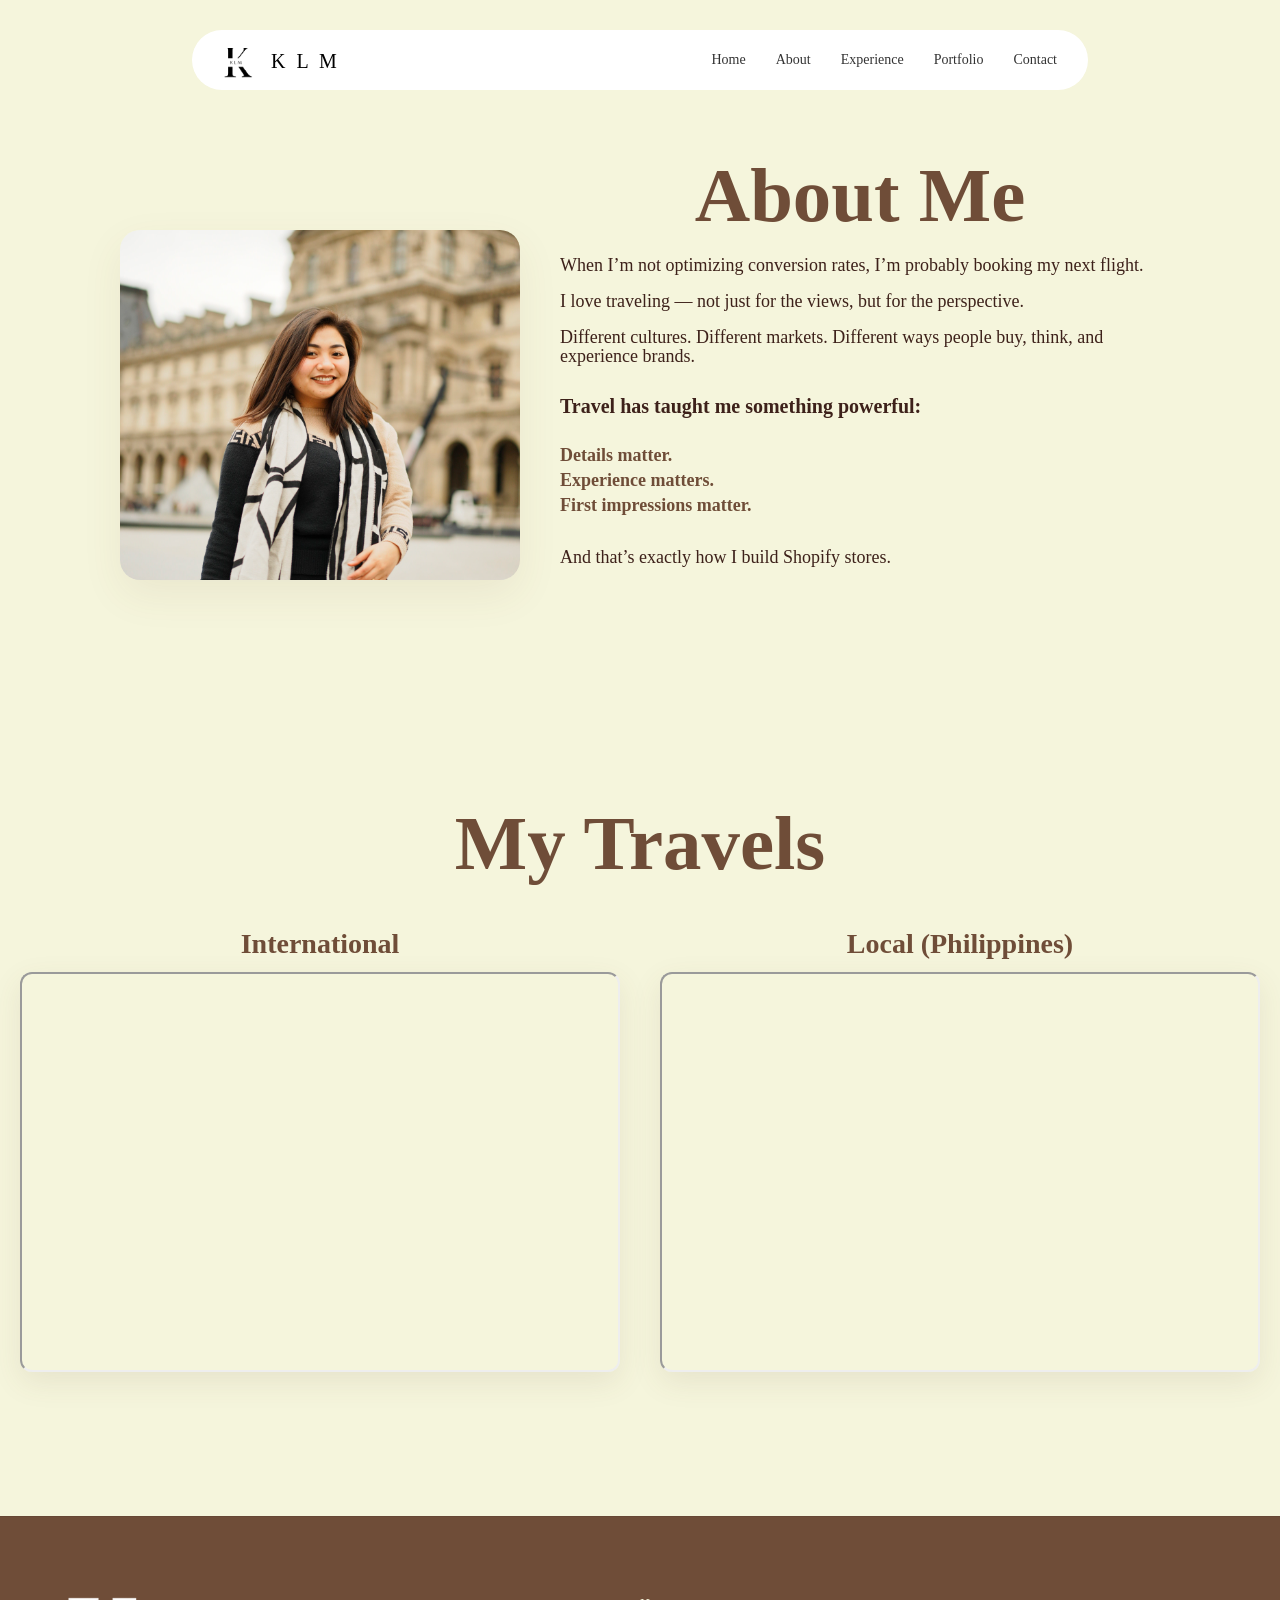
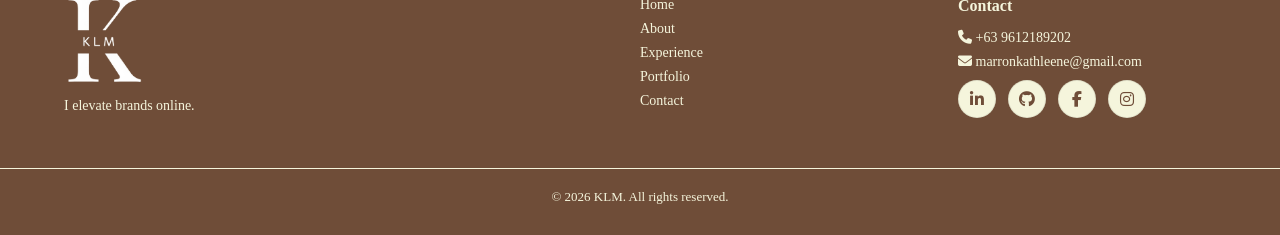
==== about.html @ 07a04662 "Update about.html" ====
<!DOCTYPE html>
<html lang="en">

<head>
  <meta charset="UTF-8" />
  <meta name="viewport" content="width=device-width, initial-scale=1.0" />
  <title>KLM</title>
  <link rel="icon" type="image/png" href="images/favicon-16x16.png" sizes="96x96" />

  <link rel="stylesheet" href="../css/about.css" />
  <link rel="preconnect" href="https://fonts.googleapis.com">
  <link rel="preconnect" href="https://fonts.gstatic.com" crossorigin>
  <link
    href="https://fonts.googleapis.com/css2?family=Roboto:ital,wght@0,100..900;1,100..900&family=Tinos:ital,wght@0,400;0,700;1,400;1,700&display=swap"
    rel="stylesheet">
  <link rel="stylesheet" href="https://cdnjs.cloudflare.com/ajax/libs/font-awesome/6.5.1/css/all.min.css">


</head>


<body>

  <header class="island-header">

    <div class="island-logo">

      <img src="images/logo.png" alt="KLM Logo">
      <span>K L M</span>
    </div>


    <nav class="island-nav">
      <a href="index.html">Home</a>
      <a href="about.html">About</a>
      <a href="experience.html">Experience</a>
      <a href="portfolio.html">Portfolio</a>
      <a href="contact.html">Contact</a>





    </nav>

    <button class="burger" aria-label="Toggle menu">
      <span></span>
      <span></span>
      <span></span>
    </button>

  </header>

  <section id="about" class="about-section">
    <div class="about-image">
      <img src="../images/kjoy.jpeg" alt="Justin" />
    </div>

    <div class="about-text">
      <h2 class="about-title">About Me</h2>
      <p>When I’m not optimizing conversion rates, I’m probably booking my next flight.</p>
      <p>I love traveling — not just for the views, but for the perspective.</p>
      <p>Different cultures. Different markets. Different ways people buy, think, and experience brands.</p>
      <p class="highlight">Travel has taught me something powerful:</p>
      <ul>
        <li>Details matter.</li>
        <li>Experience matters.</li>
        <li>First impressions matter.</li>
      </ul>
      <p>And that’s exactly how I build Shopify stores.</p>
    </div>
  </section>

  <section id="travel-map" class="travel-map-section">
    <h2 class="about-title">My Travels</h2>

   
    <div class="maps-wrapper">
      <div class="map-container">
        <h3>International</h3>
        <iframe id="international-map"
          src="https://www.google.com/maps/d/u/0/embed?mid=1MxySPuJFrqSSHw60PFLbmtSG2xkUjAk&ehbc=2E312F&noprof=1"
          width="100%" height="400"></iframe>
      </div>

      <div class="map-container">
        <h3>Local (Philippines)</h3>
        <iframe id="local-map"
          src="https://www.google.com/maps/d/u/0/embed?mid=1fLm6sM-vdJRcRqDjRy2K6UQ7TcBgrkE&ehbc=2E312F&noprof=1"
          width="100%" height="400"></iframe>
      </div>
    </div>

   
  </section>




























  <footer class="site-footer">
    <div class="footer-container">

      <div class="footer-brand">
        <img src="images/logowhite.png" alt="Logo" class="footer-logo">
        <p>I elevate brands online.</p>
      </div>

      <div class="footer-links">
        <a href="index.html">Home</a>
        <a href="about.html">About</a>
        <a href="experience.html">Experience</a>
        <a href="portfolio.html">Portfolio</a>
        <a href="contact.html">Contact</a>
      </div>

      <div class="footer-contact">
        <h4>Contact</h4>
        <p><i class="fas fa-phone"></i> +63 9612189202</p>
        <p>
          <i class="fas fa-envelope"></i>
          <a href="https://mail.google.com/mail/?view=cm&fs=1&to=marronkathleene@gmail.com" target="_blank"
            class="contact-email">
            marronkathleene@gmail.com
          </a>

        </p>


        <div class="social-icons">
          <a href="https://www.linkedin.com/in/kathleenejoymarron/" target="_blank" class="icon">
            <i class="fab fa-linkedin-in"></i>
          </a>
          <a href="https://github.com/KLMarron" target="_blank" class="icon">
            <i class="fab fa-github"></i>
          </a>
          <a href="https://www.facebook.com/marronnnn" target="_blank" class="icon">
            <i class="fab fa-facebook-f"></i>
          </a>
          <a href="https://www.instagram.com/kjoymarron/" target="_blank" class="icon">
            <i class="fab fa-instagram"></i>
          </a>
        </div>

      </div>


    </div>

    </div>

    <div class="footer-bottom">
      <p>© 2026 KLM. All rights reserved.</p>
    </div>
  </footer>




<script>
  const burger = document.querySelector('.burger');
  const nav = document.querySelector('.island-nav');

  if (burger && nav) {
    burger.addEventListener('click', () => {
      nav.classList.toggle('active');
    });
  }
</script>

  

  <script src="../js/script.js"></script>
  
</body>

</html>
---- css/about.css ----
* {
  margin: 0;
  padding: 0;
  box-sizing: border-box;
  font-family: "SF Pro Display", serif;
}

@font-face {
  font-family: "SF Pro Display";
  src: url("fonts/SF-Pro-Display-Regular.otf") format("opentype");
  font-weight: 400;
  font-style: normal;
}

@font-face {
  font-family: "SF Pro Display";
  src: url("fonts/SF-Pro-Display-Medium.otf") format("opentype");
  font-weight: 500;
}

@font-face {
  font-family: "SF Pro Display";
  src: url("fonts/SF-Pro-Display-Bold.otf") format("opentype");
  font-weight: 700;
}

@font-face {
  font-family: "TimesCustom";
  src: url("fonts/times.ttf") format("truetype");
  font-weight: 400;
  font-style: normal;
}

.burger {
  display: none;
  background: none;
  border: none;
  cursor: pointer;
  gap: 5px;
  flex-direction: column;
}

.burger span {
  width: 22px;
  height: 2px;
  background: #000;
  border-radius: 2px;
  transition: 0.3s;
}

@media (max-width: 768px) {
  .island-header {
    width: 90%;
    min-width: unset;
    padding: 14px 20px;
  }

  .burger {
    display: flex;
  }

  .island-nav {
    position: absolute;
    top: 80px;
    left: 50%;
    transform: translateX(-50%);
    width: 90%;

    background: rgba(255, 255, 255, 0.95);
    backdrop-filter: blur(16px);
    border-radius: 20px;
    padding: 20px;

    flex-direction: column;
    gap: 16px;

    opacity: 0;
    pointer-events: none;
    transition: 0.3s ease;
  }

  .island-nav.active {
    opacity: 1;
    pointer-events: auto;
  }
}

body {
  scroll-behavior: smooth;
}


/* header */
.island-header {
  position: fixed;
  top: 30px;
  left: 50%;
  transform: translateX(-50%);
  display: flex;
  align-items: center;
  gap: 40px;

  width: 70%;
  max-width: 1000px;

  height: 60px;
  justify-content: space-between;

  background: #ffff;
  backdrop-filter: blur(12px);

  padding: 14px 30px;
  border-radius: 999px;

  z-index: 9999;
  transition: 0.3s ease;
}

.island-header:hover {
  padding: 18px 40px;
}

.island-logo {
  color: black;
  font-size: 20px;
  font-weight: 200;
  letter-spacing: 3px;
  padding-top: 5px;
}

.island-logo img {
  width: 30px;
  height: 30px;
  object-fit: cover;
  vertical-align: middle;
  margin-right: 10px;
}

.island-nav {
  display: flex;
  gap: 30px;
}

.island-nav a {
  color: black;
  text-decoration: none;
  font-size: 14px;
  position: relative;
  opacity: 0.8;
  transition: 0.3s;
}

.island-nav a:hover {
  opacity: 1;
}

.island-nav a::after {
  content: "";
  position: absolute;
  left: 0;
  bottom: -6px;
  width: 0%;
  height: 2px;
  background: black;
  transition: 0.3s;
}

.island-nav a:hover::after {
  width: 100%;
}

.section {
  height: 100vh;
  padding-top: 100px;
  display: flex;
  flex-direction: column;
  justify-content: center;
  align-items: center;
  text-align: center;
}

.island-header {
  border: 1px solid rgba(255, 255, 255, 0.1);
}

/* mainpage */


.about-section {
 background: #F5F5DC;
  padding: clamp(100px, 12vw, 140px) 20px  clamp(80px, 10vw, 120px); 
  display: flex;
  flex-wrap: wrap;
  gap: 40px;
  align-items: center;
  justify-content: center;
  
}

.about-image {
  flex: 1 1 300px;   
  max-width: 400px;
  height: 350px;      
  border-radius: 20px;
  overflow: hidden;
  box-shadow: 0 15px 40px rgba(111,77,56,0.08);
   margin-top: 90px;
}

.about-image img {
  width: 100%;
  height: 100%;      
  object-fit: cover;
}

.about-text {
  flex: 1 1 400px;
  max-width: 600px;
  display: flex;
  flex-direction: column;
  gap: 16px;
}

.about-title {
  font-size: clamp(28px, 6vw, 80px); 
  text-align: center;
  color: #6F4D38;
  font-weight: 700; 
  
  padding-top: 0; 
}

.about-text p {
  font-size: clamp(16px, 1.8vw, 18px);
  line-height: 1.1;
  color: #3D211A;
}

.about-text .highlight {
  font-weight: 700;
  font-size: clamp(18px, 2vw, 20px);
  margin-top: 12px;
  margin-bottom: 8px;
}

.about-text ul {
  list-style: none;
  padding: 0;
  margin: 0 0 12px 0;
}

.about-text ul li {
  font-weight: 600;
  color: #6F4D38;
  margin: 4px 0;
  font-size: clamp(16px, 1.8vw, 18px);
}


@media (max-width: 768px) {
  .about-section {
    flex-direction: column;
    text-align: center;
  }
  .about-text {
    max-width: 100%;
  }
  .about-text ul li {
    text-align: center;
  }
}


.travel-map-section {
  background: #F5F5DC;
  padding: clamp(60px, 8vw, 100px) 20px;
  text-align: center;
}

.travel-map-section .about-title {
  font-size: clamp(28px, 6vw, 80px);
  color: #6F4D38;
  font-weight: 700;
  margin-bottom: 40px;
}

.maps-wrapper {
  display: flex;
  gap: 40px;
  justify-content: center;
  flex-wrap: wrap;
  margin-bottom: 40px;
}

.map-container {
  flex: 1 1 400px;
  max-width: 600px;
  text-align: center;
}

.map-container h3 {
  font-size: clamp(20px, 2.5vw, 28px);
  margin-bottom: 12px;
  color: #6F4D38;
}

.map-container iframe {
  width: 100%;
  height: 400px;
  border-radius: 12px;
  box-shadow: 0 10px 30px rgba(111,77,56,0.1);
}





/* footer */
.site-footer {
  padding: 80px 0 30px;
  background: #6f4d38;
  backdrop-filter: blur(20px);
  border-top: 1px solid rgba(0, 0, 0, 0.08);
  color: #f5f5dc;

}

.footer-container {
  width: 90%;
  max-width: 1300px;
  margin: auto;
  display: grid;
  grid-template-columns: 2fr 1fr 1fr;
  gap: 60px;
}

.footer-logo {
  width: 80px;
  margin-bottom: 12px;
}

.footer-brand p {
  font-size: 14px;
  color: #f5f5dc;
  max-width: 260px;

}

.footer-links h4,
.footer-contact h4 {
  font-size: 16px;
  margin-bottom: 15px;
  font-weight: 600;
}

.footer-links a {
  display: block;
  color: #f5f5dc;
  text-decoration: none;
  margin-bottom: 8px;
  font-size: 14px;
  transition: 0.3s;
  position: relative;
}

.footer-links a::after {
  content: "";
  position: absolute;
  width: 0%;
  height: 2px;
  background: #f5f5dc;
  left: 0;
  bottom: -3px;
  transition: 0.3s ease;
}

.footer-contact p {
  font-size: 14px;
  color: #f5f5dc;
  margin-bottom: 8px;
}

.footer-links a,
.footer-links a:link,
.footer-links a:visited,
.footer-links a:hover,
.footer-links a:active,
.footer-links a:focus {
  text-decoration: none;
  color: #f5f5dc;
  transition: 0.3s;
}

.footer-links a:hover {
  color: #f5f5dc;
  transform: translateX(2px);
}

.footer-links a::after {
  content: none;
}

.social-icons .icon,
.social-icons .icon:link,
.social-icons .icon:visited,
.social-icons .icon:hover,
.social-icons .icon:active,
.social-icons .icon:focus {
  text-decoration: none;
}

.contact-email {
  position: relative;
  color: #f5f5dc;
  text-decoration: none;
  font-weight: 500;
  transition:
    0.3s ease,
    transform 0.3s ease;
}

.contact-email::after {
  content: "Message Me";
  position: absolute;
  top: -20px;
  right: -10px;
  font-size: 10px;
  background: #f5f5dc;
  color: black;
  padding: 2px 6px;
  border-radius: 10px;
  opacity: 0;
  transform: translateY(-5px);
  transition: 0.3s;
}

.contact-email:hover {
  color: #f5f5dc;
  transform: translateY(-2px);
}

.contact-email:hover::after {
  opacity: 1;
  transform: translateY(0);
}

.social-icons {
  display: flex;
  gap: 12px;
  margin-top: 10px;
}

.social-icons .icon {
  width: 38px;
  height: 38px;
  display: flex;
  align-items: center;
  justify-content: center;
  border-radius: 50%;
  background: #f5f5dc;
  backdrop-filter: blur(10px);
  border: 1px solid rgba(0, 0, 0, 0.08);
  color: #6f4d38;
  transition: 0.3s;
}

.social-icons .icon:hover {
  background: #ded4ba;
  color: black;
  transform: scale(1.1);
}

.footer-bottom {
  text-align: center;
  margin-top: 50px;
  font-size: 13px;
  color: #f5f5dc;
  border-top: 1px solid #f5f5dc;
  padding-top: 20px;
}


@media screen and (max-width: 1024px) {
  .footer-container {
    grid-template-columns: 1.5fr 1fr 1fr;
    gap: 50px;
  }
}

@media screen and (max-width: 900px) {
  .footer-container {
    grid-template-columns: 1fr;
    gap: 40px;
    text-align: center;
  }

  .footer-brand p {
    margin: 0 auto;
    max-width: 100%;
  }

  .social-icons {
    justify-content: center;
  }
}

@media screen and (max-width: 480px) {
  .site-footer {
    padding: 50px 15px 20px;
  }

  .footer-logo {
    width: 60px;
    margin: 0 auto 10px;
  }

  .footer-links h4,
  .footer-contact h4 {
    font-size: 15px;
  }

  .footer-links a,
  .footer-contact p {
    font-size: 13px;
  }

  .social-icons .icon {
    width: 32px;
    height: 32px;
  }

  .footer-bottom {
    font-size: 12px;
    margin-top: 30px;
  }
}
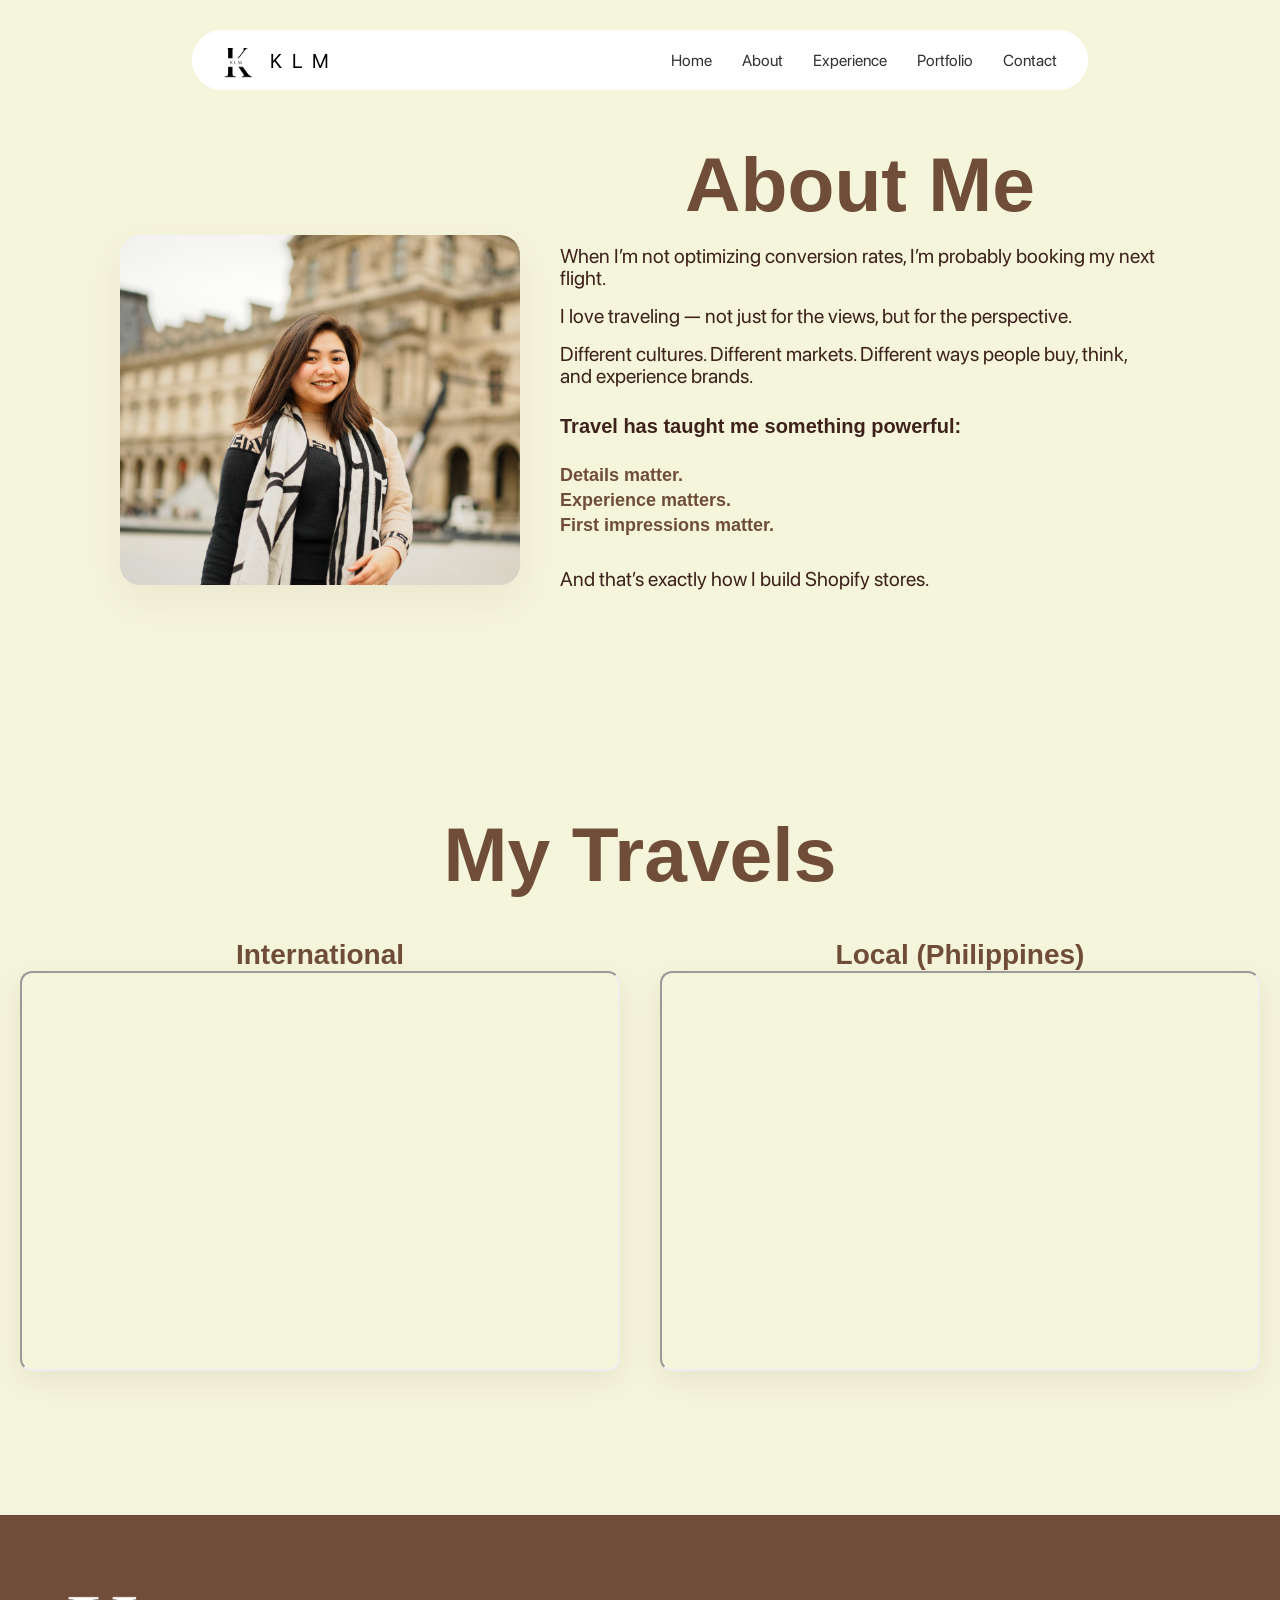
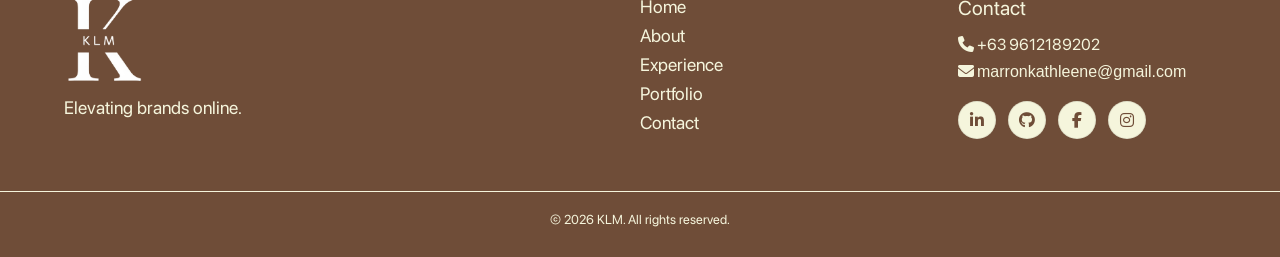
==== commit 5cffdac6: "Update about.html" ====
--- a/about.html
+++ b/about.html
@@ -23,11 +23,10 @@
 
   <header class="island-header">
 
-    <div class="island-logo">
-
+    <a href="index.html" class="island-logo">
       <img src="images/logo.png" alt="KLM Logo">
       <span>K L M</span>
-    </div>
+    </a>
 
 
     <nav class="island-nav">
@@ -53,7 +52,7 @@
 
   <section id="about" class="about-section">
     <div class="about-image">
-      <img src="../images/kjoy.jpeg" alt="Justin" />
+      <img src="../images/kjoy.jpeg" alt="kath" />
     </div>
 
     <div class="about-text">
@@ -74,7 +73,7 @@
   <section id="travel-map" class="travel-map-section">
     <h2 class="about-title">My Travels</h2>
 
-   
+
     <div class="maps-wrapper">
       <div class="map-container">
         <h3>International</h3>
@@ -91,7 +90,7 @@
       </div>
     </div>
 
-   
+
   </section>
 
 
@@ -126,49 +125,49 @@
 
       <div class="footer-brand">
         <img src="images/logowhite.png" alt="Logo" class="footer-logo">
-        <p>I elevate brands online.</p>
+        <p>Elevating brands online.</p>
       </div>
 
-      <div class="footer-links">
-        <a href="index.html">Home</a>
-        <a href="about.html">About</a>
-        <a href="experience.html">Experience</a>
-        <a href="portfolio.html">Portfolio</a>
-        <a href="contact.html">Contact</a>
-      </div>
+        <div class="footer-links">
+          <a href="index.html">Home</a>
+          <a href="about.html">About</a>
+          <a href="experience.html">Experience</a>
+          <a href="portfolio.html">Portfolio</a>
+          <a href="contact.html">Contact</a>
+        </div>
 
-      <div class="footer-contact">
-        <h4>Contact</h4>
-        <p><i class="fas fa-phone"></i> +63 9612189202</p>
-        <p>
-          <i class="fas fa-envelope"></i>
-          <a href="https://mail.google.com/mail/?view=cm&fs=1&to=marronkathleene@gmail.com" target="_blank"
-            class="contact-email">
-            marronkathleene@gmail.com
-          </a>
+        <div class="footer-contact">
+          <h4>Contact</h4>
+          <p><i class="fas fa-phone"></i> +63 9612189202</p>
+          <p>
+            <i class="fas fa-envelope"></i>
+            <a href="https://mail.google.com/mail/?view=cm&fs=1&to=marronkathleene@gmail.com" target="_blank"
+              class="contact-email">
+              marronkathleene@gmail.com
+            </a>
 
-        </p>
+          </p>
 
 
-        <div class="social-icons">
-          <a href="https://www.linkedin.com/in/kathleenejoymarron/" target="_blank" class="icon">
-            <i class="fab fa-linkedin-in"></i>
-          </a>
-          <a href="https://github.com/KLMarron" target="_blank" class="icon">
-            <i class="fab fa-github"></i>
-          </a>
-          <a href="https://www.facebook.com/marronnnn" target="_blank" class="icon">
-            <i class="fab fa-facebook-f"></i>
-          </a>
-          <a href="https://www.instagram.com/kjoymarron/" target="_blank" class="icon">
-            <i class="fab fa-instagram"></i>
-          </a>
+          <div class="social-icons">
+            <a href="https://www.linkedin.com/in/kathleenejoymarron/" target="_blank" class="icon">
+              <i class="fab fa-linkedin-in"></i>
+            </a>
+            <a href="https://github.com/KLMarron" target="_blank" class="icon">
+              <i class="fab fa-github"></i>
+            </a>
+            <a href="https://www.facebook.com/marronnnn" target="_blank" class="icon">
+              <i class="fab fa-facebook-f"></i>
+            </a>
+            <a href="https://www.instagram.com/kjoymarron/" target="_blank" class="icon">
+              <i class="fab fa-instagram"></i>
+            </a>
+          </div>
+
         </div>
 
+
       </div>
-
-
-    </div>
 
     </div>
 
@@ -180,21 +179,21 @@
 
 
 
-<script>
-  const burger = document.querySelector('.burger');
-  const nav = document.querySelector('.island-nav');
+  <script>
+    const burger = document.querySelector('.burger');
+    const nav = document.querySelector('.island-nav');
 
-  if (burger && nav) {
-    burger.addEventListener('click', () => {
-      nav.classList.toggle('active');
-    });
-  }
-</script>
+    if (burger && nav) {
+      burger.addEventListener('click', () => {
+        nav.classList.toggle('active');
+      });
+    }
+  </script>
 
-  
+
 
   <script src="../js/script.js"></script>
-  
+
 </body>
 
 </html>
--- a/css/about.css
+++ b/css/about.css
@@ -2,12 +2,17 @@
   margin: 0;
   padding: 0;
   box-sizing: border-box;
-  font-family: "SF Pro Display", serif;
+   font-family:
+    "SF Pro Display",
+    -apple-system,
+    BlinkMacSystemFont,
+    sans-serif;
 }
 
 @font-face {
   font-family: "SF Pro Display";
-  src: url("fonts/SF-Pro-Display-Regular.otf") format("opentype");
+  src: url("../fonts/SF-Pro-Display-Regular.otf") format("opentype");
+
   font-weight: 400;
   font-style: normal;
 }
@@ -125,6 +130,7 @@
   font-size: 20px;
   font-weight: 200;
   letter-spacing: 3px;
+  text-decoration: none;
   padding-top: 5px;
 }
 
@@ -144,7 +150,7 @@
 .island-nav a {
   color: black;
   text-decoration: none;
-  font-size: 14px;
+  font-size: 16px;
   position: relative;
   opacity: 0.8;
   transition: 0.3s;
@@ -168,7 +174,6 @@
 .island-nav a:hover::after {
   width: 100%;
 }
-
 .section {
   height: 100vh;
   padding-top: 100px;
@@ -178,38 +183,38 @@
   align-items: center;
   text-align: center;
 }
-
 .island-header {
   border: 1px solid rgba(255, 255, 255, 0.1);
 }
 
+
 /* mainpage */
 
 
 .about-section {
- background: #F5F5DC;
-  padding: clamp(100px, 12vw, 140px) 20px  clamp(80px, 10vw, 120px); 
+  background: #F5F5DC;
+  padding: clamp(100px, 12vw, 140px) 20px clamp(80px, 10vw, 120px);
   display: flex;
   flex-wrap: wrap;
   gap: 40px;
   align-items: center;
   justify-content: center;
-  
+
 }
 
 .about-image {
-  flex: 1 1 300px;   
+  flex: 1 1 300px;
   max-width: 400px;
-  height: 350px;      
+  height: 350px;
   border-radius: 20px;
   overflow: hidden;
-  box-shadow: 0 15px 40px rgba(111,77,56,0.08);
-   margin-top: 90px;
+  box-shadow: 0 15px 40px rgba(111, 77, 56, 0.08);
+  margin-top: 90px;
 }
 
 .about-image img {
   width: 100%;
-  height: 100%;      
+  height: 100%;
   object-fit: cover;
 }
 
@@ -222,16 +227,16 @@
 }
 
 .about-title {
-  font-size: clamp(28px, 6vw, 80px); 
+  font-size: clamp(28px, 6vw, 80px);
   text-align: center;
   color: #6F4D38;
-  font-weight: 700; 
-  
-  padding-top: 0; 
+  font-weight: 700;
+
+  padding-top: 0;
 }
 
 .about-text p {
-  font-size: clamp(16px, 1.8vw, 18px);
+  font-size: clamp(18px, 2vw, 20px);
   line-height: 1.1;
   color: #3D211A;
 }
@@ -262,9 +267,11 @@
     flex-direction: column;
     text-align: center;
   }
+
   .about-text {
     max-width: 100%;
   }
+
   .about-text ul li {
     text-align: center;
   }
@@ -300,7 +307,7 @@
 
 .map-container h3 {
   font-size: clamp(20px, 2.5vw, 28px);
-  margin-bottom: 12px;
+ 
   color: #6F4D38;
 }
 
@@ -308,8 +315,10 @@
   width: 100%;
   height: 400px;
   border-radius: 12px;
-  box-shadow: 0 10px 30px rgba(111,77,56,0.1);
-}
+  box-shadow: 0 10px 30px rgba(111, 77, 56, 0.1);
+}
+
+
 
 
 
@@ -322,7 +331,7 @@
   backdrop-filter: blur(20px);
   border-top: 1px solid rgba(0, 0, 0, 0.08);
   color: #f5f5dc;
-
+  
 }
 
 .footer-container {
@@ -340,17 +349,17 @@
 }
 
 .footer-brand p {
-  font-size: 14px;
+  font-size: 18px;
   color: #f5f5dc;
   max-width: 260px;
-
+  
 }
 
 .footer-links h4,
 .footer-contact h4 {
-  font-size: 16px;
+  font-size: 20px;
   margin-bottom: 15px;
-  font-weight: 600;
+  font-weight: 200;
 }
 
 .footer-links a {
@@ -358,7 +367,7 @@
   color: #f5f5dc;
   text-decoration: none;
   margin-bottom: 8px;
-  font-size: 14px;
+  font-size: 18px;
   transition: 0.3s;
   position: relative;
 }
@@ -375,7 +384,7 @@
 }
 
 .footer-contact p {
-  font-size: 14px;
+  font-size: 16px;
   color: #f5f5dc;
   margin-bottom: 8px;
 }
@@ -408,7 +417,6 @@
 .social-icons .icon:focus {
   text-decoration: none;
 }
-
 .contact-email {
   position: relative;
   color: #f5f5dc;
@@ -433,12 +441,10 @@
   transform: translateY(-5px);
   transition: 0.3s;
 }
-
 .contact-email:hover {
   color: #f5f5dc;
   transform: translateY(-2px);
 }
-
 .contact-email:hover::after {
   opacity: 1;
   transform: translateY(0);
@@ -447,7 +453,7 @@
 .social-icons {
   display: flex;
   gap: 12px;
-  margin-top: 10px;
+  margin-top: 20px;
 }
 
 .social-icons .icon {
@@ -516,12 +522,12 @@
 
   .footer-links h4,
   .footer-contact h4 {
-    font-size: 15px;
+    font-size: 16px;
   }
 
   .footer-links a,
   .footer-contact p {
-    font-size: 13px;
+    font-size: 16px;
   }
 
   .social-icons .icon {
@@ -530,7 +536,7 @@
   }
 
   .footer-bottom {
-    font-size: 12px;
+    font-size: 16px;
     margin-top: 30px;
   }
-}+}
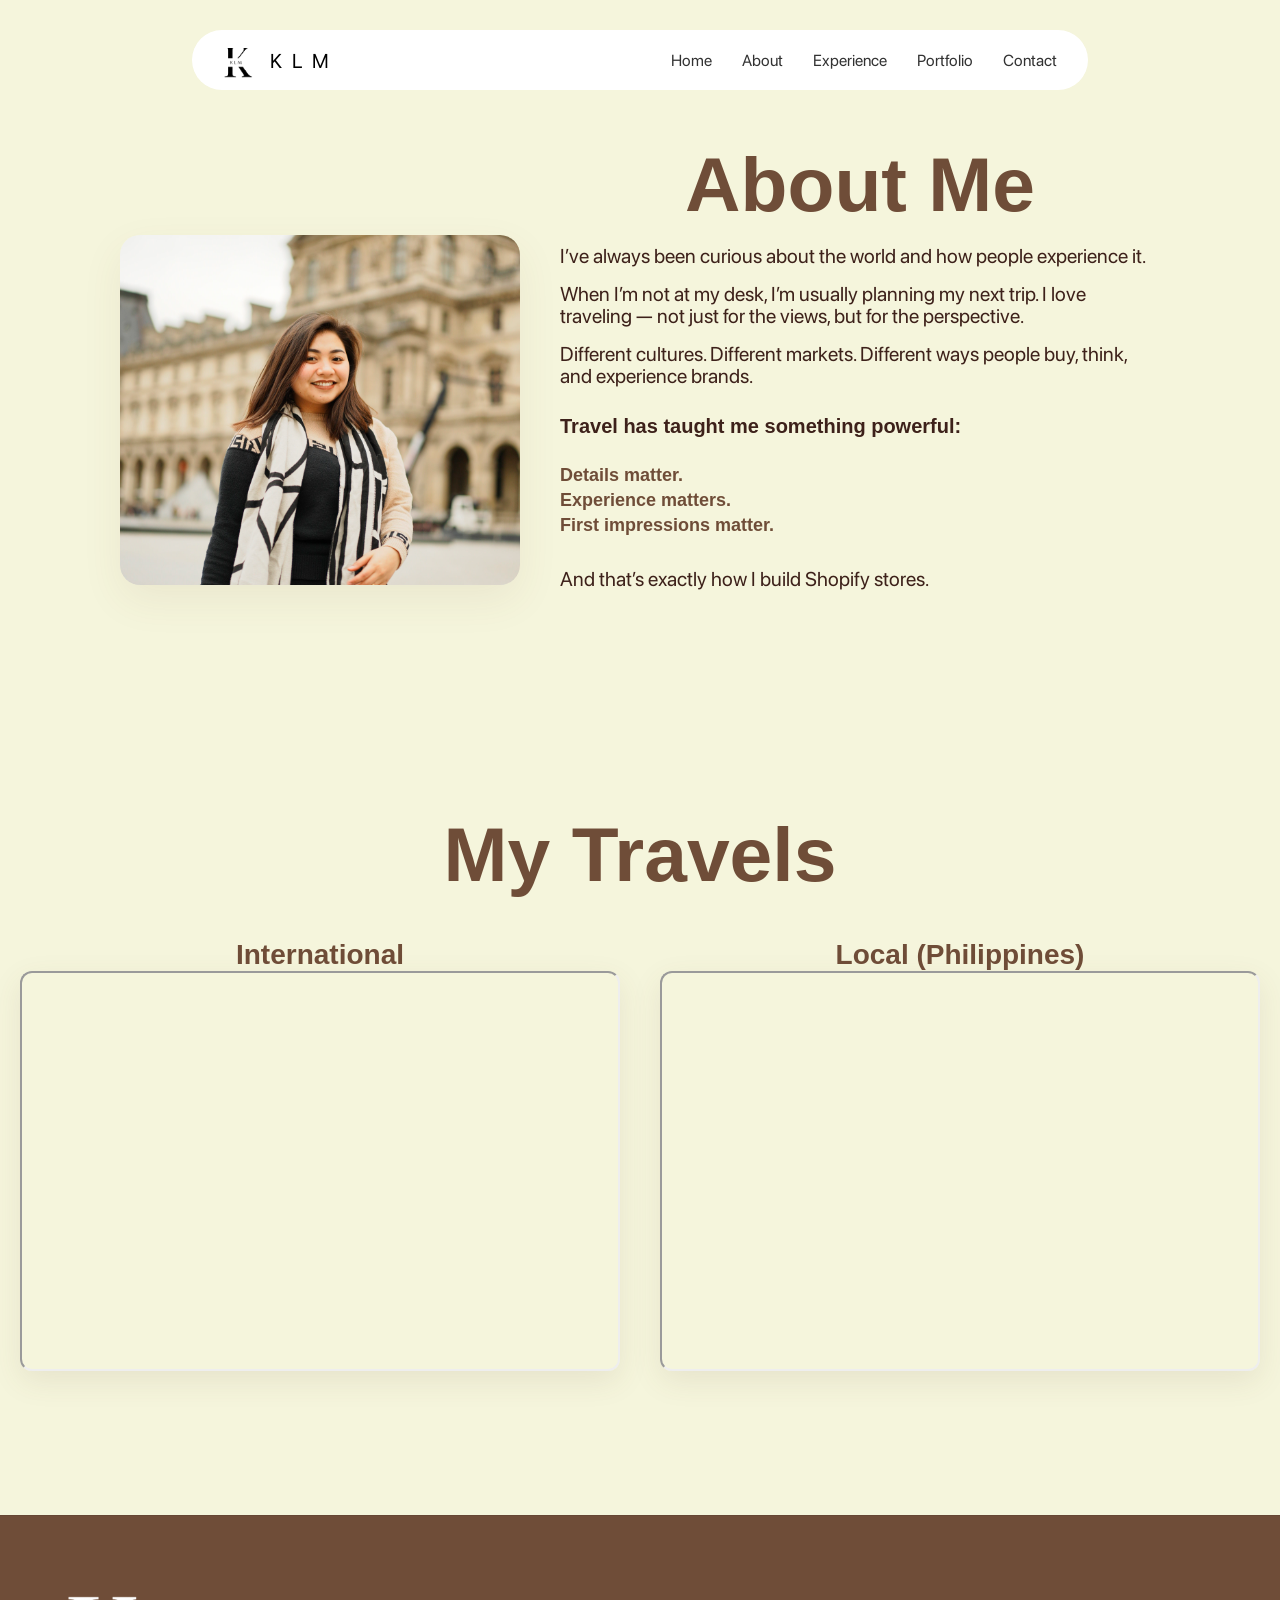
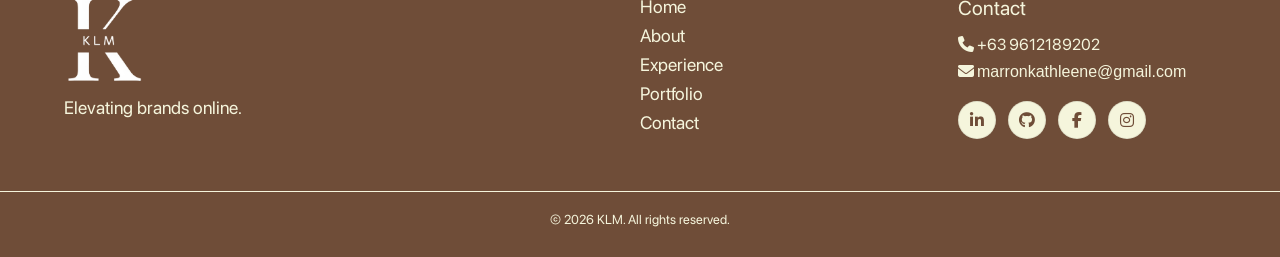
==== commit 2bbc8053: "Update about.html" ====
--- a/about.html
+++ b/about.html
@@ -57,8 +57,8 @@
 
     <div class="about-text">
       <h2 class="about-title">About Me</h2>
-      <p>When I’m not optimizing conversion rates, I’m probably booking my next flight.</p>
-      <p>I love traveling — not just for the views, but for the perspective.</p>
+      <p>I’ve always been curious about the world and how people experience it.</p>
+      <p>When I’m not at my desk, I’m usually planning my next trip. I love traveling — not just for the views, but for the perspective.</p>
       <p>Different cultures. Different markets. Different ways people buy, think, and experience brands.</p>
       <p class="highlight">Travel has taught me something powerful:</p>
       <ul>
@@ -197,3 +197,4 @@
 </body>
 
 </html>
+
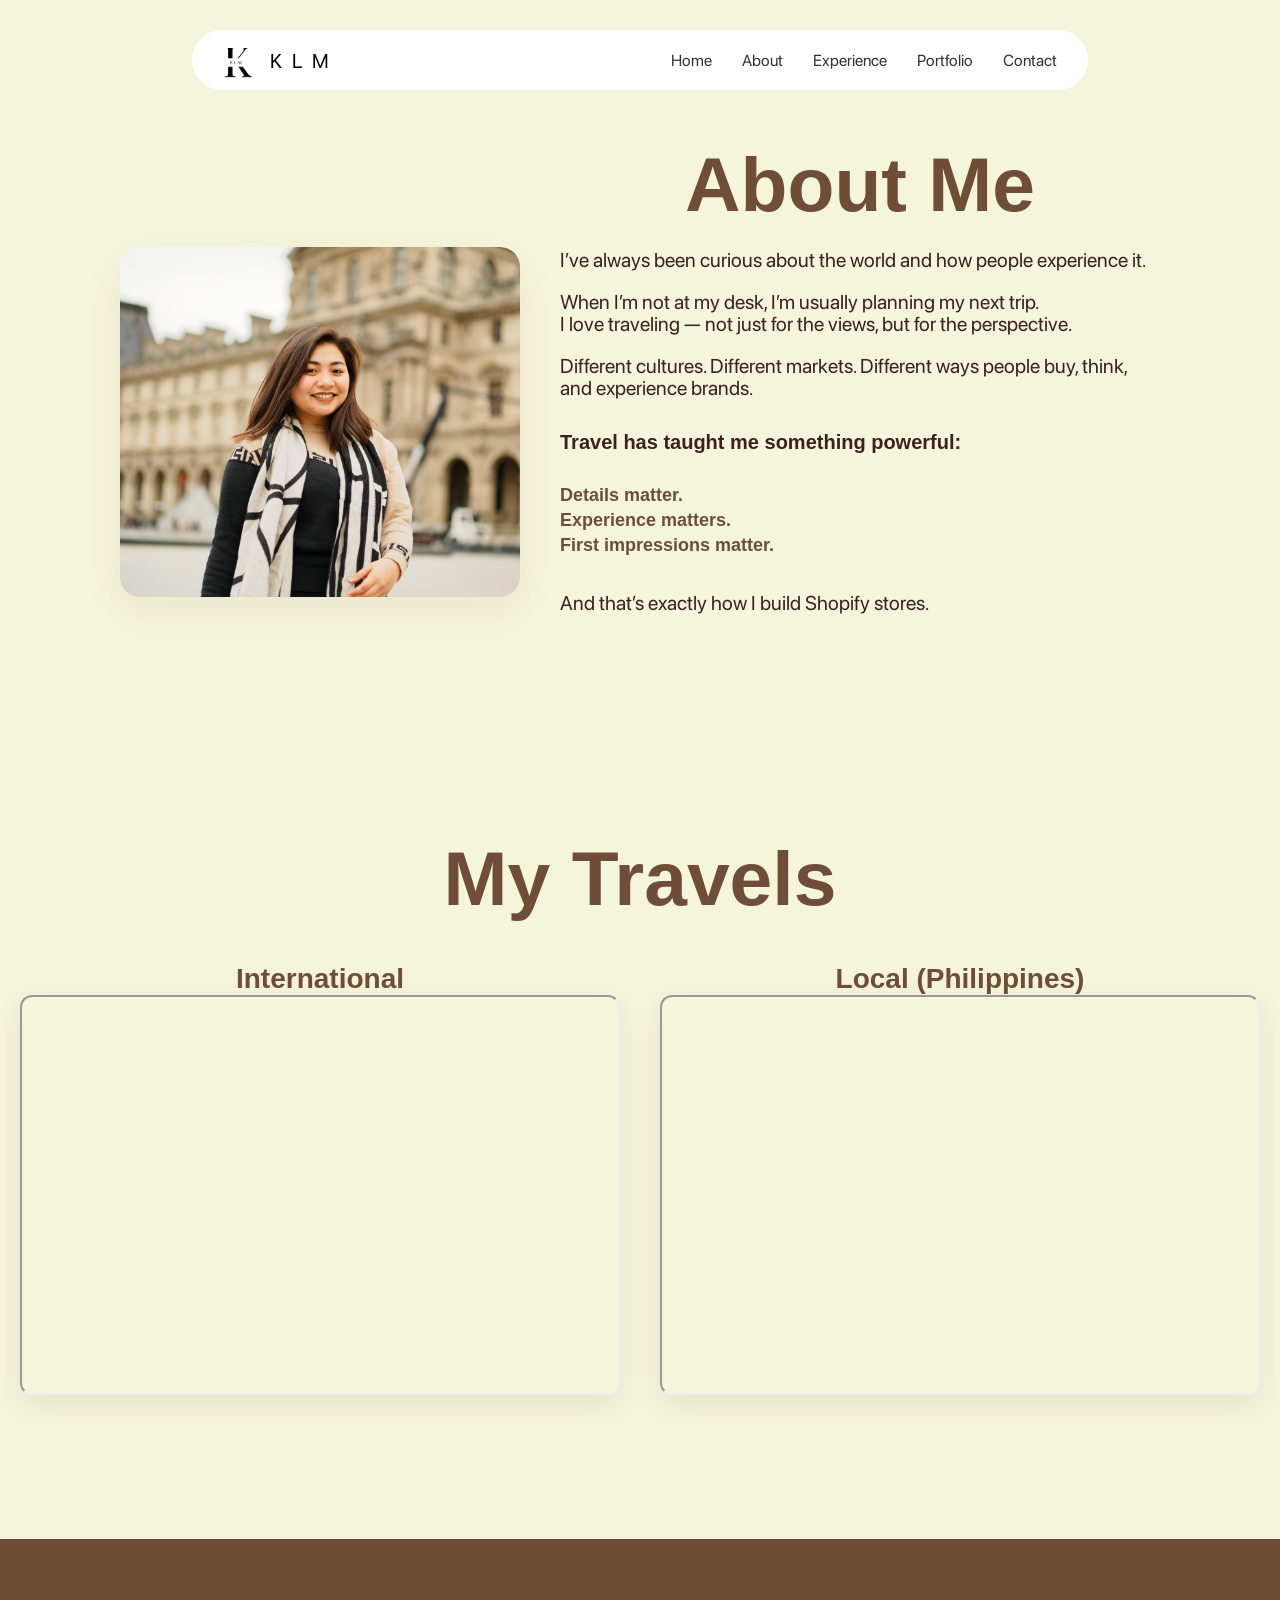
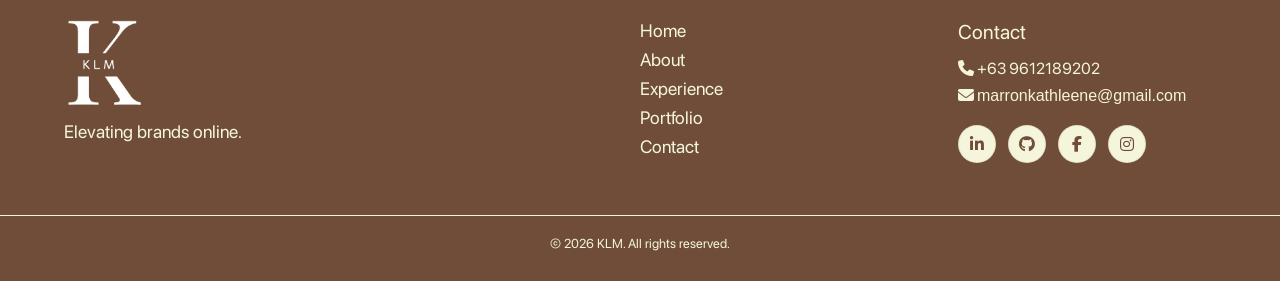
==== commit 6f4feaf1: "Update about.html" ====
--- a/about.html
+++ b/about.html
@@ -58,7 +58,7 @@
     <div class="about-text">
       <h2 class="about-title">About Me</h2>
       <p>I’ve always been curious about the world and how people experience it.</p>
-      <p>When I’m not at my desk, I’m usually planning my next trip. I love traveling — not just for the views, but for the perspective.</p>
+      <p>When I’m not at my desk, I’m usually planning my next trip. <br> I love traveling — not just for the views, but for the perspective.</p>
       <p>Different cultures. Different markets. Different ways people buy, think, and experience brands.</p>
       <p class="highlight">Travel has taught me something powerful:</p>
       <ul>
@@ -198,3 +198,4 @@
 
 </html>
 
+
--- a/css/about.css
+++ b/css/about.css
@@ -223,7 +223,7 @@
   max-width: 600px;
   display: flex;
   flex-direction: column;
-  gap: 16px;
+  gap: 20px;
 }
 
 .about-title {
@@ -540,3 +540,4 @@
     margin-top: 30px;
   }
 }
+
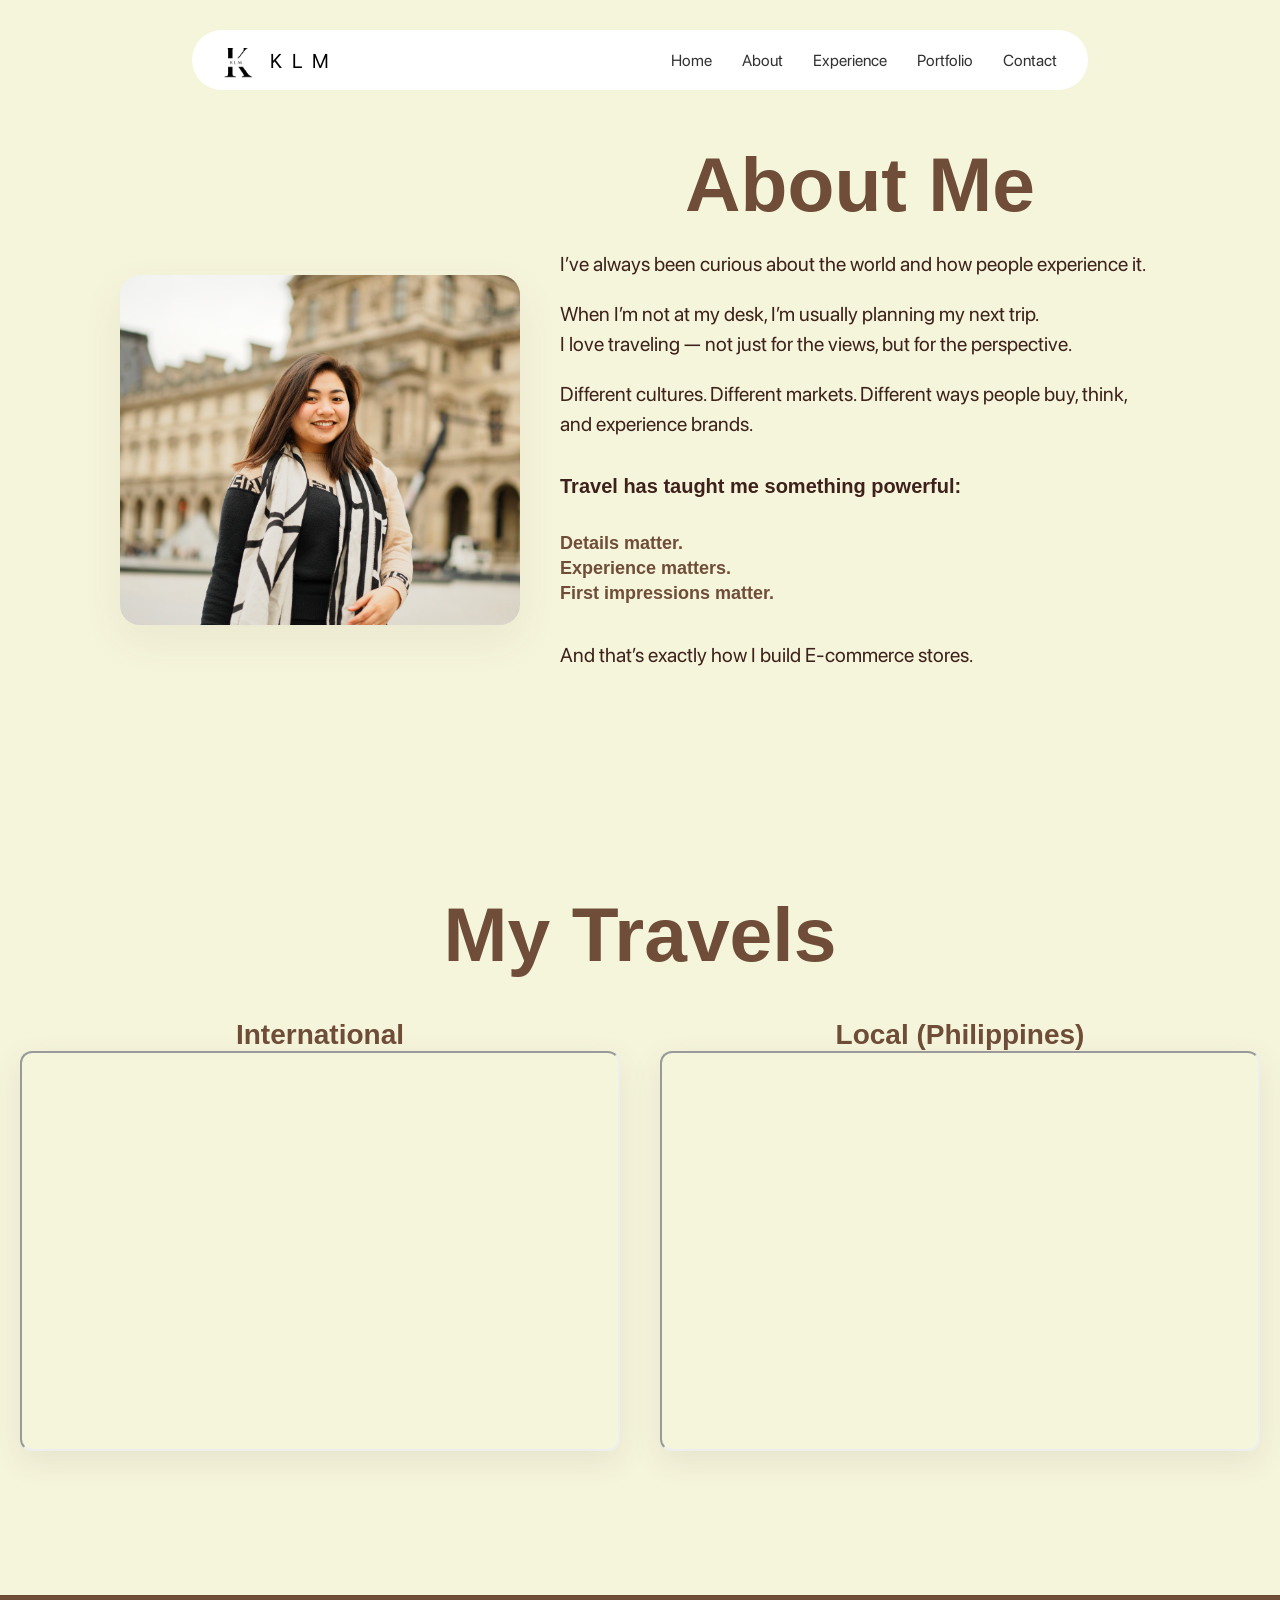
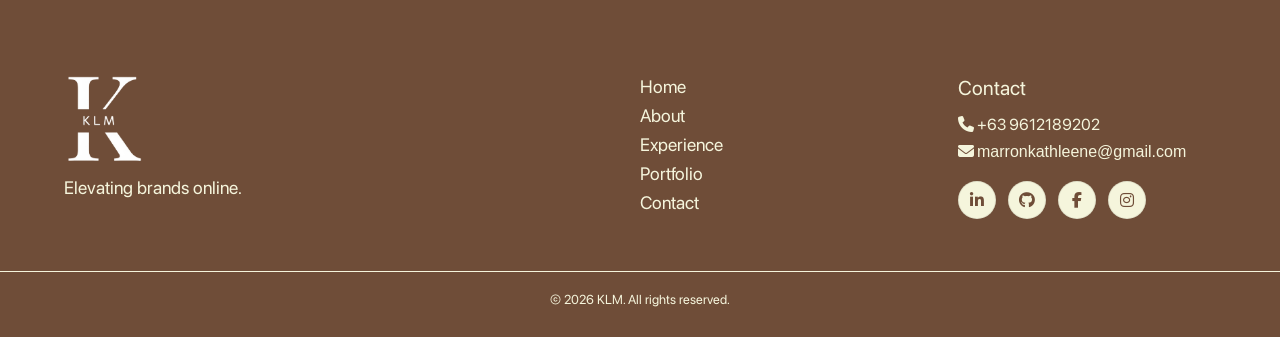
==== commit f9b60070: "Update about.html" ====
--- a/about.html
+++ b/about.html
@@ -66,7 +66,7 @@
         <li>Experience matters.</li>
         <li>First impressions matter.</li>
       </ul>
-      <p>And that’s exactly how I build Shopify stores.</p>
+      <p>And that’s exactly how I build E-commerce stores.</p>
     </div>
   </section>
 
@@ -199,3 +199,4 @@
 </html>
 
 
+
--- a/css/about.css
+++ b/css/about.css
@@ -237,7 +237,7 @@
 
 .about-text p {
   font-size: clamp(18px, 2vw, 20px);
-  line-height: 1.1;
+  line-height: 1.5;
   color: #3D211A;
 }
 
@@ -541,3 +541,4 @@
   }
 }
 
+
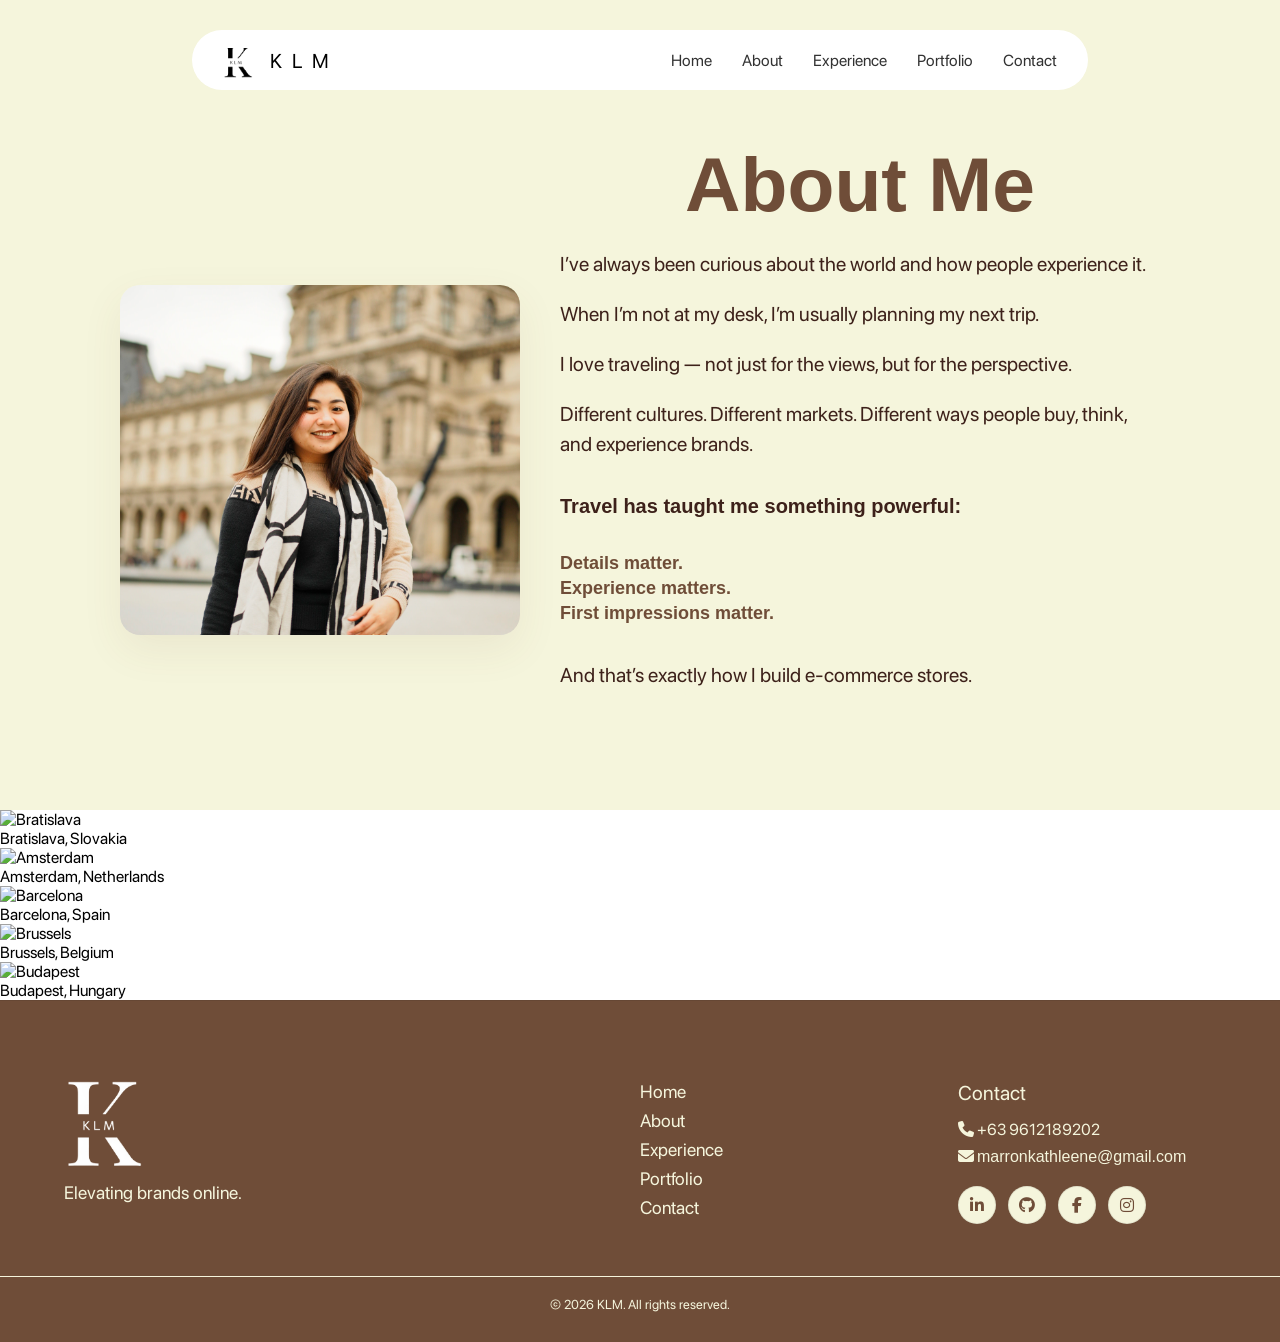
==== commit 92d91476: "Update about.html" ====
--- a/about.html
+++ b/about.html
@@ -14,7 +14,8 @@
     href="https://fonts.googleapis.com/css2?family=Roboto:ital,wght@0,100..900;1,100..900&family=Tinos:ital,wght@0,400;0,700;1,400;1,700&display=swap"
     rel="stylesheet">
   <link rel="stylesheet" href="https://cdnjs.cloudflare.com/ajax/libs/font-awesome/6.5.1/css/all.min.css">
-
+  <link rel="stylesheet" href="https://cdn.jsdelivr.net/npm/swiper@10/swiper-bundle.min.css" />
+  <script src="https://cdn.jsdelivr.net/npm/swiper@10/swiper-bundle.min.js"></script>
 
 </head>
 
@@ -58,7 +59,9 @@
     <div class="about-text">
       <h2 class="about-title">About Me</h2>
       <p>I’ve always been curious about the world and how people experience it.</p>
-      <p>When I’m not at my desk, I’m usually planning my next trip. <br> I love traveling — not just for the views, but for the perspective.</p>
+      <p>When I’m not at my desk, I’m usually planning my next trip. </p>
+      <p>I love traveling — not just for the views, but
+        for the perspective.</p>
       <p>Different cultures. Different markets. Different ways people buy, think, and experience brands.</p>
       <p class="highlight">Travel has taught me something powerful:</p>
       <ul>
@@ -66,12 +69,41 @@
         <li>Experience matters.</li>
         <li>First impressions matter.</li>
       </ul>
-      <p>And that’s exactly how I build E-commerce stores.</p>
+      <p>And that’s exactly how I build e-commerce stores.</p>
     </div>
   </section>
 
+  <section class="about-carousel">
+    <div id="carousel">
+      <div class="carousel-item">
+        <img src="images/slovakia.jpg" alt="Bratislava" class="carousel-image">
+        <div class="carousel-text">Bratislava, Slovakia</div>
+      </div>
+      <div class="carousel-item">
+        <img src="images/Amsterdam-Netherlands.jpg" alt="Amsterdam" class="carousel-image">
+        <div class="carousel-text">Amsterdam, Netherlands</div>
+      </div>
+      <div class="carousel-item">
+       <img src="images/Barcelona-Spain.jpg" alt="Barcelona" class="carousel-image">
+        <div class="carousel-text">Barcelona, Spain</div>
+      </div>
+      <div class="carousel-item">
+       <img src="images/Brussels-Belgium.jpg" alt="Brussels" class="carousel-image">
+        <div class="carousel-text">Brussels, Belgium</div>
+      </div>
+      <div class="carousel-item">
+        <img src="images/Budapest-Hungary.jpg" alt="Budapest" class="carousel-image">
+        <div class="carousel-text">Budapest, Hungary</div>
+      </div>
+      
+     
+    </div>
+  </section>
+
+
+<!-- 
   <section id="travel-map" class="travel-map-section">
-    <h2 class="about-title">My Travels</h2>
+     <h2 class="about-title">My Travels</h2> 
 
 
     <div class="maps-wrapper">
@@ -91,31 +123,7 @@
     </div>
 
 
-  </section>
-
-
-
-
-
-
-
-
-
-
-
-
-
-
-
-
-
-
-
-
-
-
-
-
+  </section> -->
 
 
 
@@ -128,46 +136,46 @@
         <p>Elevating brands online.</p>
       </div>
 
-        <div class="footer-links">
-          <a href="index.html">Home</a>
-          <a href="about.html">About</a>
-          <a href="experience.html">Experience</a>
-          <a href="portfolio.html">Portfolio</a>
-          <a href="contact.html">Contact</a>
+      <div class="footer-links">
+        <a href="index.html">Home</a>
+        <a href="about.html">About</a>
+        <a href="experience.html">Experience</a>
+        <a href="portfolio.html">Portfolio</a>
+        <a href="contact.html">Contact</a>
+      </div>
+
+      <div class="footer-contact">
+        <h4>Contact</h4>
+        <p><i class="fas fa-phone"></i> +63 9612189202</p>
+        <p>
+          <i class="fas fa-envelope"></i>
+          <a href="https://mail.google.com/mail/?view=cm&fs=1&to=marronkathleene@gmail.com" target="_blank"
+            class="contact-email">
+            marronkathleene@gmail.com
+          </a>
+
+        </p>
+
+
+        <div class="social-icons">
+          <a href="https://www.linkedin.com/in/kathleenejoymarron/" target="_blank" class="icon">
+            <i class="fab fa-linkedin-in"></i>
+          </a>
+          <a href="https://github.com/KLMarron" target="_blank" class="icon">
+            <i class="fab fa-github"></i>
+          </a>
+          <a href="https://www.facebook.com/marronnnn" target="_blank" class="icon">
+            <i class="fab fa-facebook-f"></i>
+          </a>
+          <a href="https://www.instagram.com/kjoymarron/" target="_blank" class="icon">
+            <i class="fab fa-instagram"></i>
+          </a>
         </div>
 
-        <div class="footer-contact">
-          <h4>Contact</h4>
-          <p><i class="fas fa-phone"></i> +63 9612189202</p>
-          <p>
-            <i class="fas fa-envelope"></i>
-            <a href="https://mail.google.com/mail/?view=cm&fs=1&to=marronkathleene@gmail.com" target="_blank"
-              class="contact-email">
-              marronkathleene@gmail.com
-            </a>
-
-          </p>
-
-
-          <div class="social-icons">
-            <a href="https://www.linkedin.com/in/kathleenejoymarron/" target="_blank" class="icon">
-              <i class="fab fa-linkedin-in"></i>
-            </a>
-            <a href="https://github.com/KLMarron" target="_blank" class="icon">
-              <i class="fab fa-github"></i>
-            </a>
-            <a href="https://www.facebook.com/marronnnn" target="_blank" class="icon">
-              <i class="fab fa-facebook-f"></i>
-            </a>
-            <a href="https://www.instagram.com/kjoymarron/" target="_blank" class="icon">
-              <i class="fab fa-instagram"></i>
-            </a>
-          </div>
-
-        </div>
-
-
-      </div>
+      </div>
+
+
+    </div>
 
     </div>
 
@@ -179,7 +187,40 @@
 
 
 
+
   <script>
+   const items = document.querySelectorAll('.carousel-item');
+let current = 0;
+
+function updateCarousel() {
+  const total = items.length;
+
+  items.forEach((item, i) => {
+    item.className = 'carousel-item'; // reset classes
+
+    // Calculate positions with looping
+    const prevIndex = (current - 1 + total) % total;
+    const nextIndex = (current + 1) % total;
+    const prevLeftIndex = (current - 2 + total) % total;
+    const nextRightIndex = (current + 2) % total;
+
+    if(i === current) item.classList.add('active');
+    else if(i === prevIndex) item.classList.add('prev');
+    else if(i === nextIndex) item.classList.add('next');
+    else if(i === prevLeftIndex) item.classList.add('prev-left');
+    else if(i === nextRightIndex) item.classList.add('next-right');
+  });
+}
+
+updateCarousel();
+
+
+setInterval(() => {
+  current = (current + 1) % items.length; 
+  updateCarousel();
+}, 3000);
+
+
     const burger = document.querySelector('.burger');
     const nav = document.querySelector('.island-nav');
 
@@ -197,6 +238,3 @@
 </body>
 
 </html>
-
-
-
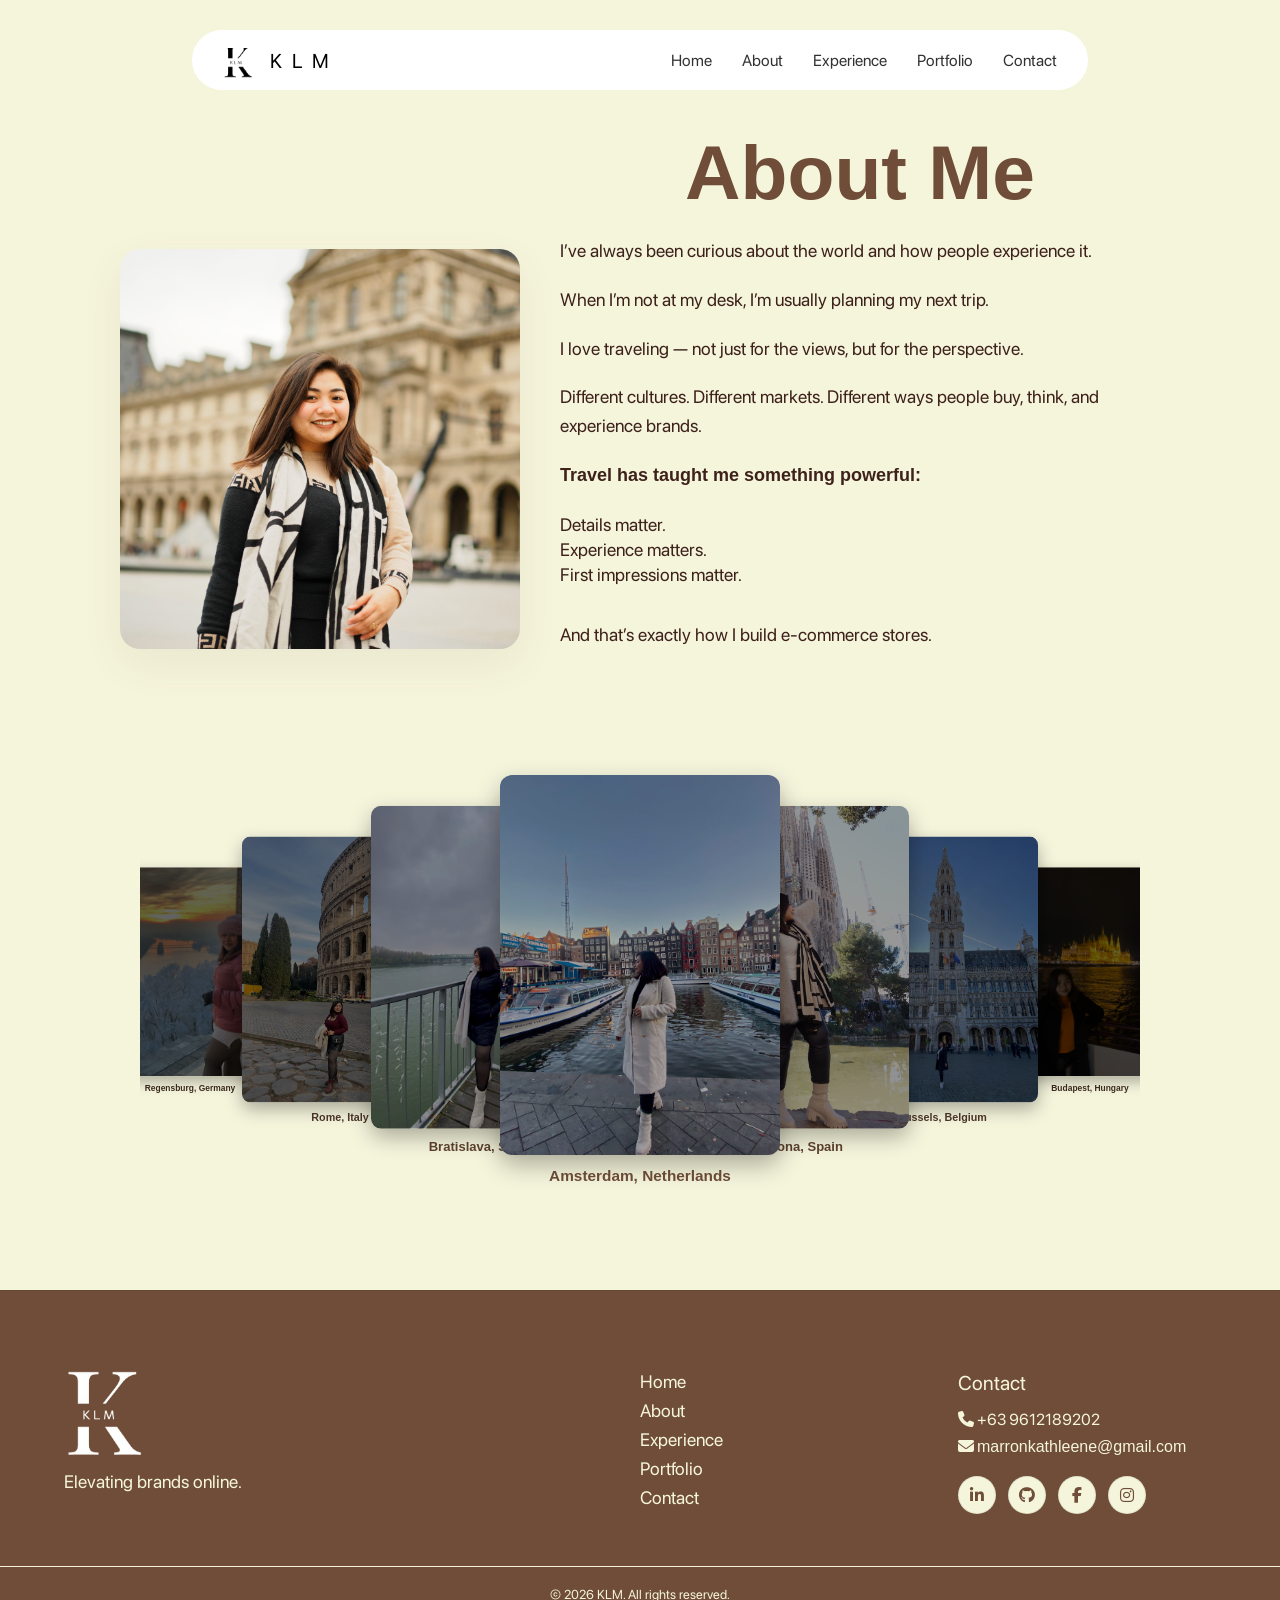
==== commit 932384f0: "Update about.html" ====
--- a/about.html
+++ b/about.html
@@ -14,7 +14,10 @@
     href="https://fonts.googleapis.com/css2?family=Roboto:ital,wght@0,100..900;1,100..900&family=Tinos:ital,wght@0,400;0,700;1,400;1,700&display=swap"
     rel="stylesheet">
   <link rel="stylesheet" href="https://cdnjs.cloudflare.com/ajax/libs/font-awesome/6.5.1/css/all.min.css">
+  <!-- Swiper CSS -->
   <link rel="stylesheet" href="https://cdn.jsdelivr.net/npm/swiper@10/swiper-bundle.min.css" />
+
+  <!-- Swiper JS -->
   <script src="https://cdn.jsdelivr.net/npm/swiper@10/swiper-bundle.min.js"></script>
 
 </head>
@@ -84,24 +87,50 @@
         <div class="carousel-text">Amsterdam, Netherlands</div>
       </div>
       <div class="carousel-item">
-       <img src="images/Barcelona-Spain.jpg" alt="Barcelona" class="carousel-image">
+        <img src="images/Barcelona-Spain.jpg" alt="Barcelona" class="carousel-image">
         <div class="carousel-text">Barcelona, Spain</div>
       </div>
       <div class="carousel-item">
-       <img src="images/Brussels-Belgium.jpg" alt="Brussels" class="carousel-image">
+        <img src="images/Brussels-Belgium.jpg" alt="Brussels" class="carousel-image">
         <div class="carousel-text">Brussels, Belgium</div>
       </div>
       <div class="carousel-item">
         <img src="images/Budapest-Hungary.jpg" alt="Budapest" class="carousel-image">
         <div class="carousel-text">Budapest, Hungary</div>
       </div>
-      
+      <div class="carousel-item">
+        <img src="images/Germany.jpg" alt="Germany" class="carousel-image">
+        <div class="carousel-text">Germany</div>
+      </div>
+      <div class="carousel-item">
+        <img src="images/Luxembourg.jpg" alt="Luxembourg" class="carousel-image">
+        <div class="carousel-text">Luxembourg</div>
+      </div>
+      <div class="carousel-item">
+        <img src="images/Phuket-Thailand.jpg" alt="Phuket, Thailand" class="carousel-image">
+        <div class="carousel-text">Phuket, Thailand</div>
+      </div>
+      <div class="carousel-item">
+        <img src="images/Prague-Czech Republic.jpg" alt="Prague, Czech Republic" class="carousel-image">
+        <div class="carousel-text">Prague, Czech Republic</div>
+      </div>
+      <div class="carousel-item">
+        <img src="images/Regensburg-Germany.jpg" alt="Regensburg, Germany" class="carousel-image">
+        <div class="carousel-text">Regensburg, Germany</div>
+      </div>
+      <div class="carousel-item">
+        <img src="images/Rome-Italy.jpg" alt="Rome, Italy" class="carousel-image">
+        <div class="carousel-text">Rome, Italy</div>
+      </div>
      
+
+
+
     </div>
   </section>
 
 
-<!-- 
+  <!-- 
   <section id="travel-map" class="travel-map-section">
      <h2 class="about-title">My Travels</h2> 
 
@@ -189,37 +218,41 @@
 
 
   <script>
-   const items = document.querySelectorAll('.carousel-item');
-let current = 0;
-
-function updateCarousel() {
-  const total = items.length;
-
-  items.forEach((item, i) => {
-    item.className = 'carousel-item'; // reset classes
-
-    // Calculate positions with looping
-    const prevIndex = (current - 1 + total) % total;
-    const nextIndex = (current + 1) % total;
-    const prevLeftIndex = (current - 2 + total) % total;
-    const nextRightIndex = (current + 2) % total;
-
-    if(i === current) item.classList.add('active');
-    else if(i === prevIndex) item.classList.add('prev');
-    else if(i === nextIndex) item.classList.add('next');
-    else if(i === prevLeftIndex) item.classList.add('prev-left');
-    else if(i === nextRightIndex) item.classList.add('next-right');
-  });
-}
-
-updateCarousel();
-
-
-setInterval(() => {
-  current = (current + 1) % items.length; 
-  updateCarousel();
-}, 3000);
-
+    const items = document.querySelectorAll('.carousel-item');
+    let current = 0;
+
+    function updateCarousel() {
+      items.forEach((item, index) => {
+        let offset = index - current;
+
+        // Loop logic
+        if (offset < -6) offset += items.length;
+        if (offset > 6) offset -= items.length;
+
+        let scale = 1 - Math.abs(offset) * 0.15;
+        let brightness = 100 - Math.abs(offset) * 15;
+        let zIndex = 10 - Math.abs(offset);
+
+        item.style.transform = `
+      translate(-50%, -50%)
+      translateX(${offset * 150}px)
+      scale(${scale})
+    `;
+        item.style.filter = `brightness(${brightness}%)`;
+        item.style.opacity = Math.abs(offset) > 6 ? 0 : 1;
+        item.style.zIndex = zIndex;
+      });
+    }
+
+    function nextSlide() {
+      current = (current + 1) % items.length;
+      updateCarousel();
+    }
+
+    // Auto slide
+    setInterval(nextSlide, 2500);
+
+    updateCarousel();
 
     const burger = document.querySelector('.burger');
     const nav = document.querySelector('.island-nav');
--- a/css/about.css
+++ b/css/about.css
@@ -2,7 +2,7 @@
   margin: 0;
   padding: 0;
   box-sizing: border-box;
-   font-family:
+  font-family:
     "SF Pro Display",
     -apple-system,
     BlinkMacSystemFont,
@@ -174,6 +174,7 @@
 .island-nav a:hover::after {
   width: 100%;
 }
+
 .section {
   height: 100vh;
   padding-top: 100px;
@@ -183,6 +184,7 @@
   align-items: center;
   text-align: center;
 }
+
 .island-header {
   border: 1px solid rgba(255, 255, 255, 0.1);
 }
@@ -190,26 +192,29 @@
 
 /* mainpage */
 
-
 .about-section {
   background: #F5F5DC;
-  padding: clamp(100px, 12vw, 140px) 20px clamp(80px, 10vw, 120px);
+  width: 100%;
+
+  margin: 0;
   display: flex;
   flex-wrap: wrap;
   gap: 40px;
   align-items: center;
   justify-content: center;
-
-}
+  padding: clamp(80px, 10vw, 140px) 20px clamp(40px, 5vw, 60px);
+  box-sizing: border-box;
+}
+
 
 .about-image {
   flex: 1 1 300px;
   max-width: 400px;
-  height: 350px;
+  height: 400px;
   border-radius: 20px;
   overflow: hidden;
   box-shadow: 0 15px 40px rgba(111, 77, 56, 0.08);
-  margin-top: 90px;
+  margin-top: 120px;
 }
 
 .about-image img {
@@ -217,6 +222,7 @@
   height: 100%;
   object-fit: cover;
 }
+
 
 .about-text {
   flex: 1 1 400px;
@@ -231,21 +237,17 @@
   text-align: center;
   color: #6F4D38;
   font-weight: 700;
-
-  padding-top: 0;
 }
 
 .about-text p {
-  font-size: clamp(18px, 2vw, 20px);
-  line-height: 1.5;
+  font-size: clamp(16px, 1.8vw, 18px);
+  line-height: 1.6;
   color: #3D211A;
 }
 
 .about-text .highlight {
   font-weight: 700;
-  font-size: clamp(18px, 2vw, 20px);
-  margin-top: 12px;
-  margin-bottom: 8px;
+  font-size: clamp(16px, 1.8vw, 18px);
 }
 
 .about-text ul {
@@ -255,10 +257,32 @@
 }
 
 .about-text ul li {
-  font-weight: 600;
-  color: #6F4D38;
+  color: #3D211A;
   margin: 4px 0;
   font-size: clamp(16px, 1.8vw, 18px);
+}
+
+
+@media (max-width: 1024px) {
+  .about-section {
+    padding: clamp(60px, 8vw, 120px) 20px;
+    gap: 30px;
+  }
+
+  .about-image {
+    max-width: 350px;
+    height: 350px;
+    margin-top: 80px;
+  }
+
+  .about-text {
+    max-width: 500px;
+    gap: 16px;
+  }
+
+  .about-title {
+    font-size: clamp(26px, 5vw, 70px);
+  }
 }
 
 
@@ -266,57 +290,238 @@
   .about-section {
     flex-direction: column;
     text-align: center;
+    padding: clamp(50px, 6vw, 100px) 15px;
+  }
+
+  .about-image {
+    max-width: 300px;
+    height: 300px;
+    margin-top: 60px;
   }
 
   .about-text {
-    max-width: 100%;
-  }
-
+    max-width: 90%;
+    gap: 12px;
+  }
+
+  .about-text p,
+  .about-text .highlight,
   .about-text ul li {
     text-align: center;
   }
-}
-
-
-.travel-map-section {
-  background: #F5F5DC;
-  padding: clamp(60px, 8vw, 100px) 20px;
+
+  .about-title {
+    font-size: clamp(22px, 5vw, 60px);
+  }
+}
+
+@media (max-width: 480px) {
+  .about-image {
+    max-width: 250px;
+    height: 250px;
+    margin-top: 50px;
+  }
+
+  .about-text {
+    gap: 10px;
+  }
+
+  .about-title {
+    font-size: clamp(20px, 6vw, 50px);
+  }
+
+  .about-text p,
+  .about-text .highlight,
+  .about-text ul li {
+    font-size: clamp(14px, 3vw, 16px);
+  }
+}
+
+
+.about-carousel {
+  position: relative;
+  width: 100%;
+  min-height: auto;
+  padding: 60px 0;
+  display: flex;
+  justify-content: center;
+  align-items: center;
+  background-color: #F5F5DC;
+  overflow: hidden;
+  margin-top: 0;
+  padding-top: 20px;
+}
+
+#carousel {
+  position: relative;
+  width: 90%;
+  max-width: 1000px;
+  height: 500px;
+  display: flex;
+  justify-content: center;
+  align-items: center;
+  overflow: hidden;
+}
+
+.carousel-item {
+  position: absolute;
+  top: 50%;
+  left: 50%;
+  transform: translate(-50%, -50%);
   text-align: center;
-}
-
-.travel-map-section .about-title {
-  font-size: clamp(28px, 6vw, 80px);
+  transition: all 0.5s ease;
+  opacity: 1;
+  z-index: 1;
+}
+
+.carousel-item .carousel-image {
+  width: 280px;
+  height: 380px;
+  object-fit: cover;
+  border-radius: 12px;
+  box-shadow: 0 10px 25px rgba(0, 0, 0, 0.3);
+}
+
+.carousel-text {
+  margin-top: 8px;
+  font-weight: bold;
   color: #6F4D38;
-  font-weight: 700;
-  margin-bottom: 40px;
-}
-
-.maps-wrapper {
-  display: flex;
-  gap: 40px;
-  justify-content: center;
-  flex-wrap: wrap;
-  margin-bottom: 40px;
-}
-
-.map-container {
-  flex: 1 1 400px;
-  max-width: 600px;
-  text-align: center;
-}
-
-.map-container h3 {
-  font-size: clamp(20px, 2.5vw, 28px);
+  font-size: clamp(0.8rem, 1.2vw, 1.2rem);
+}
+
+
+.carousel-item.active {
+  transform: translate(-50%, -50%) scale(1.2);
+  opacity: 1;
+  z-index: 3;
+}
+
+.carousel-item:not(.active) .carousel-image {
+  filter: brightness(0.7);
+}
+
+.carousel-item.prev {
+  transform: translate(-150%, -50%) scale(0.9);
+  opacity: 0.7;
+  z-index: 2;
+}
+
+.carousel-item.next {
+  transform: translate(50%, -50%) scale(0.9);
+  opacity: 0.7;
+  z-index: 2;
+}
+
+.carousel-item.prev-left {
+  transform: translate(-250%, -50%) scale(0.7);
+  opacity: 0.4;
+}
+
+.carousel-item.next-right {
+  transform: translate(150%, -50%) scale(0.7);
+  opacity: 0.4;
+}
+
+.carousel-image {
+  width: 100%;
+  height: 100%;
+  object-fit: cover;
+  border-radius: 12px;
+  box-shadow: 0 10px 25px rgba(0, 0, 0, 0.3);
+}
+
+
+/* Responsive */
+@media screen and (max-width: 1024px) {
+  .about-section {
+    padding: clamp(60px, 8vw, 120px) 15px 0;
+    gap: 30px;
+  }
+
+  .carousel-item .carousel-image {
+    width: 25vw;
+    max-width: 250px;
+  }
+
+  .about-image {
+    max-width: 350px;
+    height: 350px;
+    margin-top: 80px;
+  }
+
+  .about-text {
+    max-width: 500px;
+    gap: 16px;
+  }
+
+  .about-title {
+    font-size: clamp(26px, 5vw, 70px);
+    margin-top: 40px;
+  }
+}
+
+@media screen and (max-width: 768px) {
+  #carousel {
+    height: 420px;
+  }
+
+  .carousel-item .carousel-image {
+    width: 170px;
+    height: 250px;
+  }
+
+  .carousel-item.active {
+    transform: translate(-50%, -50%) scale(1.05);
+  }
+
+  .about-section {
+    flex-direction: column;
+    text-align: center;
+    padding: clamp(40px, 5vw, 60px) 15px 0;
+
+  }
+
+  .about-image {
+    max-width: 280px;
+    height: 280px;
+    margin-top: 80px;
+
+  }
+
+  .about-text {
+    max-width: 90%;
+    gap: 10px;
+  }
  
-  color: #6F4D38;
-}
-
-.map-container iframe {
-  width: 100%;
-  height: 400px;
-  border-radius: 12px;
-  box-shadow: 0 10px 30px rgba(111, 77, 56, 0.1);
-}
+}
+
+@media screen and (max-width: 480px) {
+  #carousel {
+    height: 340px;
+  }
+
+  .about-section {
+    padding: clamp(50px, 5vw, 50px) 15px 0;
+  }
+
+  .about-image {
+    max-width: 220px;
+    height: 220px;
+    margin-top: 80px;
+  }
+
+  .about-text {
+    gap: 8px;
+  }
+
+
+  .carousel-item .carousel-image {
+    width: 150px;
+    height: 220px;
+  }
+
+}
+
 
 
 
@@ -331,7 +536,7 @@
   backdrop-filter: blur(20px);
   border-top: 1px solid rgba(0, 0, 0, 0.08);
   color: #f5f5dc;
-  
+
 }
 
 .footer-container {
@@ -352,7 +557,7 @@
   font-size: 18px;
   color: #f5f5dc;
   max-width: 260px;
-  
+
 }
 
 .footer-links h4,
@@ -417,6 +622,7 @@
 .social-icons .icon:focus {
   text-decoration: none;
 }
+
 .contact-email {
   position: relative;
   color: #f5f5dc;
@@ -441,10 +647,12 @@
   transform: translateY(-5px);
   transition: 0.3s;
 }
+
 .contact-email:hover {
   color: #f5f5dc;
   transform: translateY(-2px);
 }
+
 .contact-email:hover::after {
   opacity: 1;
   transform: translateY(0);
@@ -540,5 +748,3 @@
     margin-top: 30px;
   }
 }
-
-
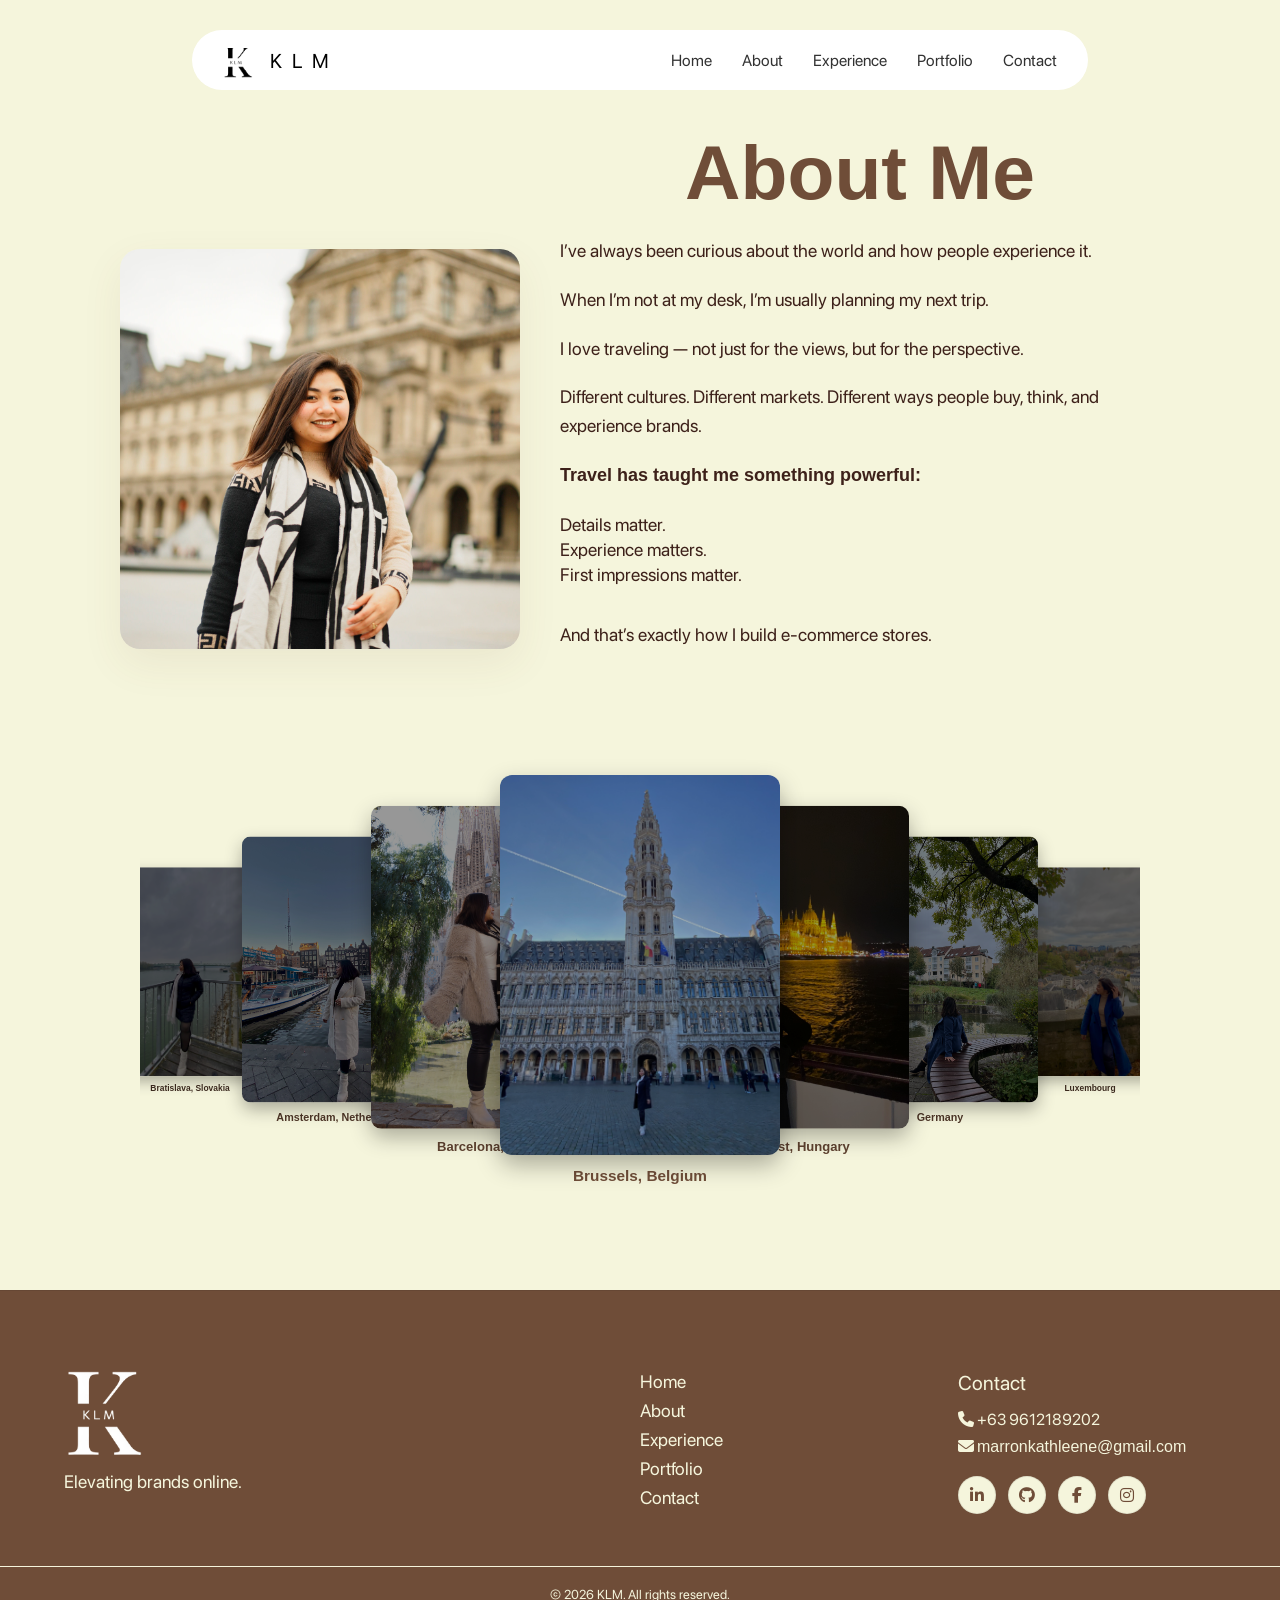
==== commit 74223af3: "Update about.html" ====
--- a/about.html
+++ b/about.html
@@ -250,7 +250,7 @@
     }
 
     // Auto slide
-    setInterval(nextSlide, 2500);
+    setInterval(nextSlide, 1500);
 
     updateCarousel();
 
--- a/css/about.css
+++ b/css/about.css
@@ -107,6 +107,7 @@
 
   width: 70%;
   max-width: 1000px;
+  min-width: 320px; 
 
   height: 60px;
   justify-content: space-between;
